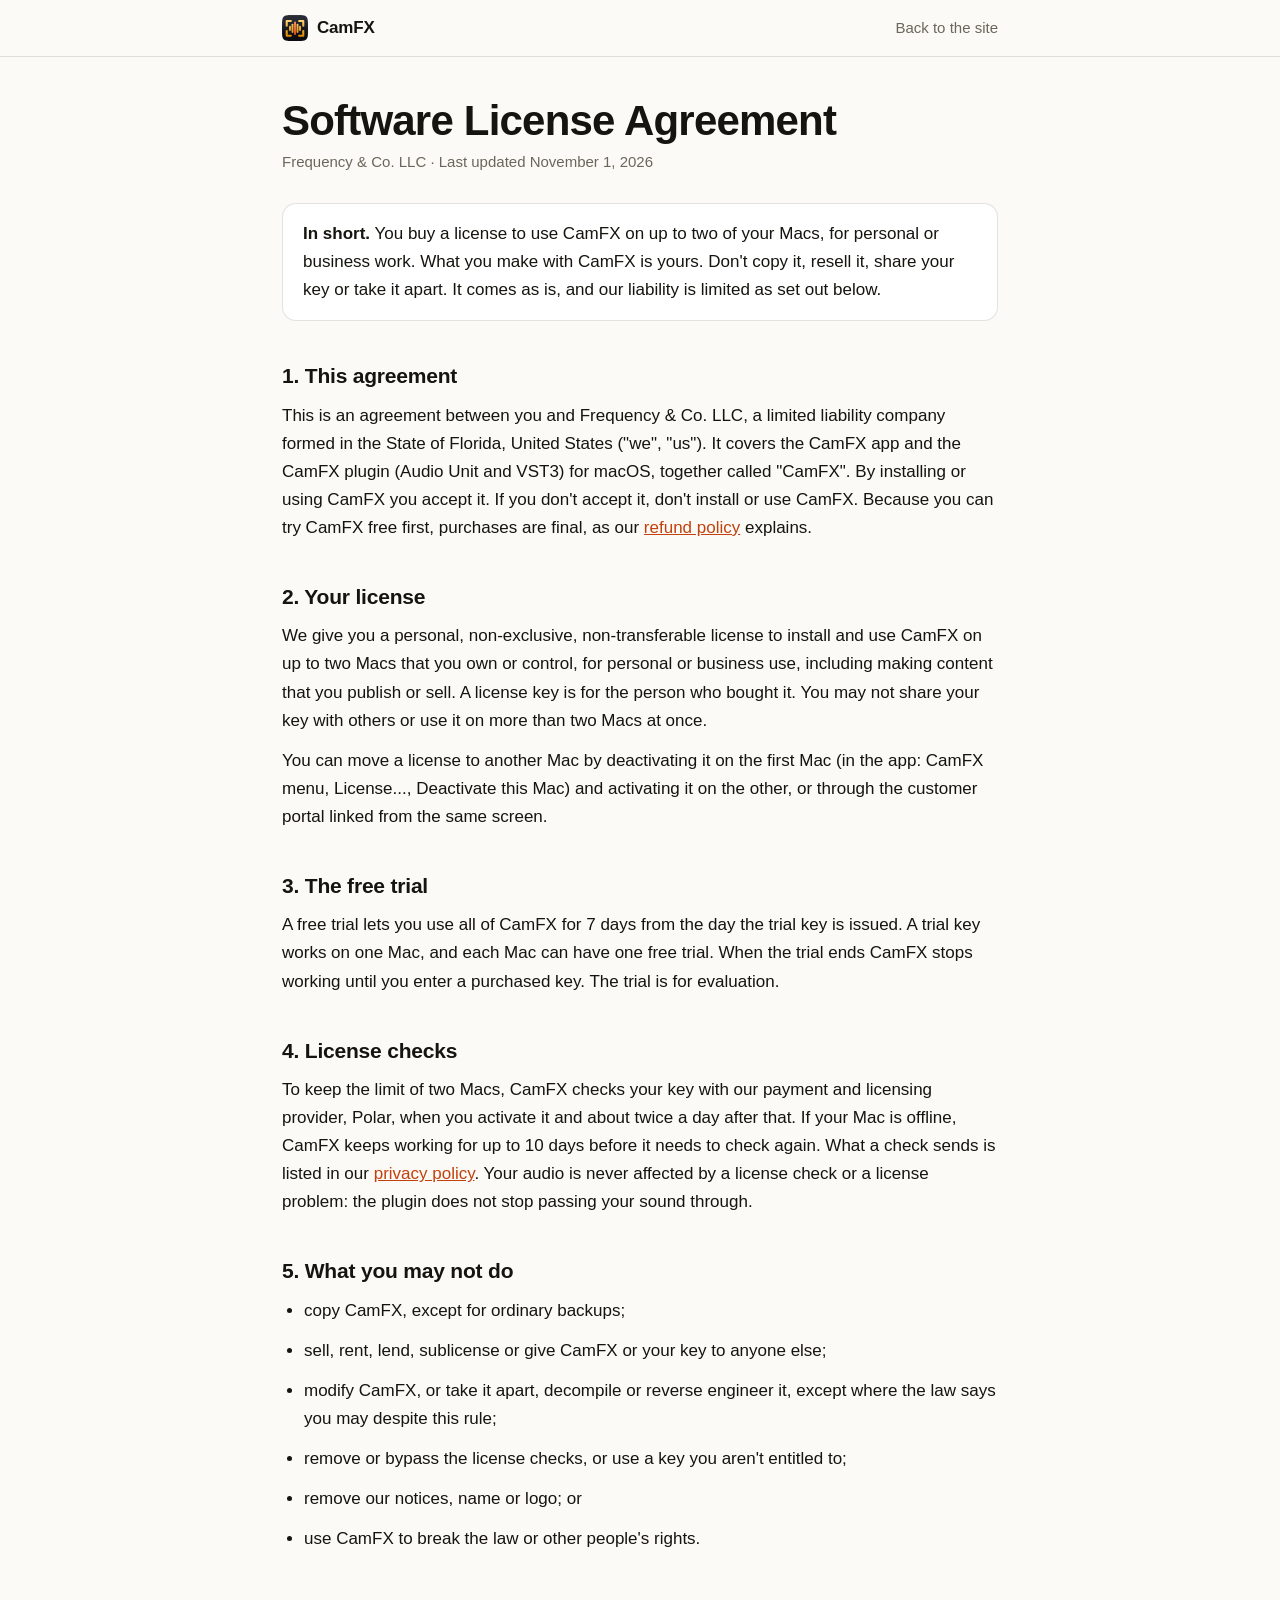
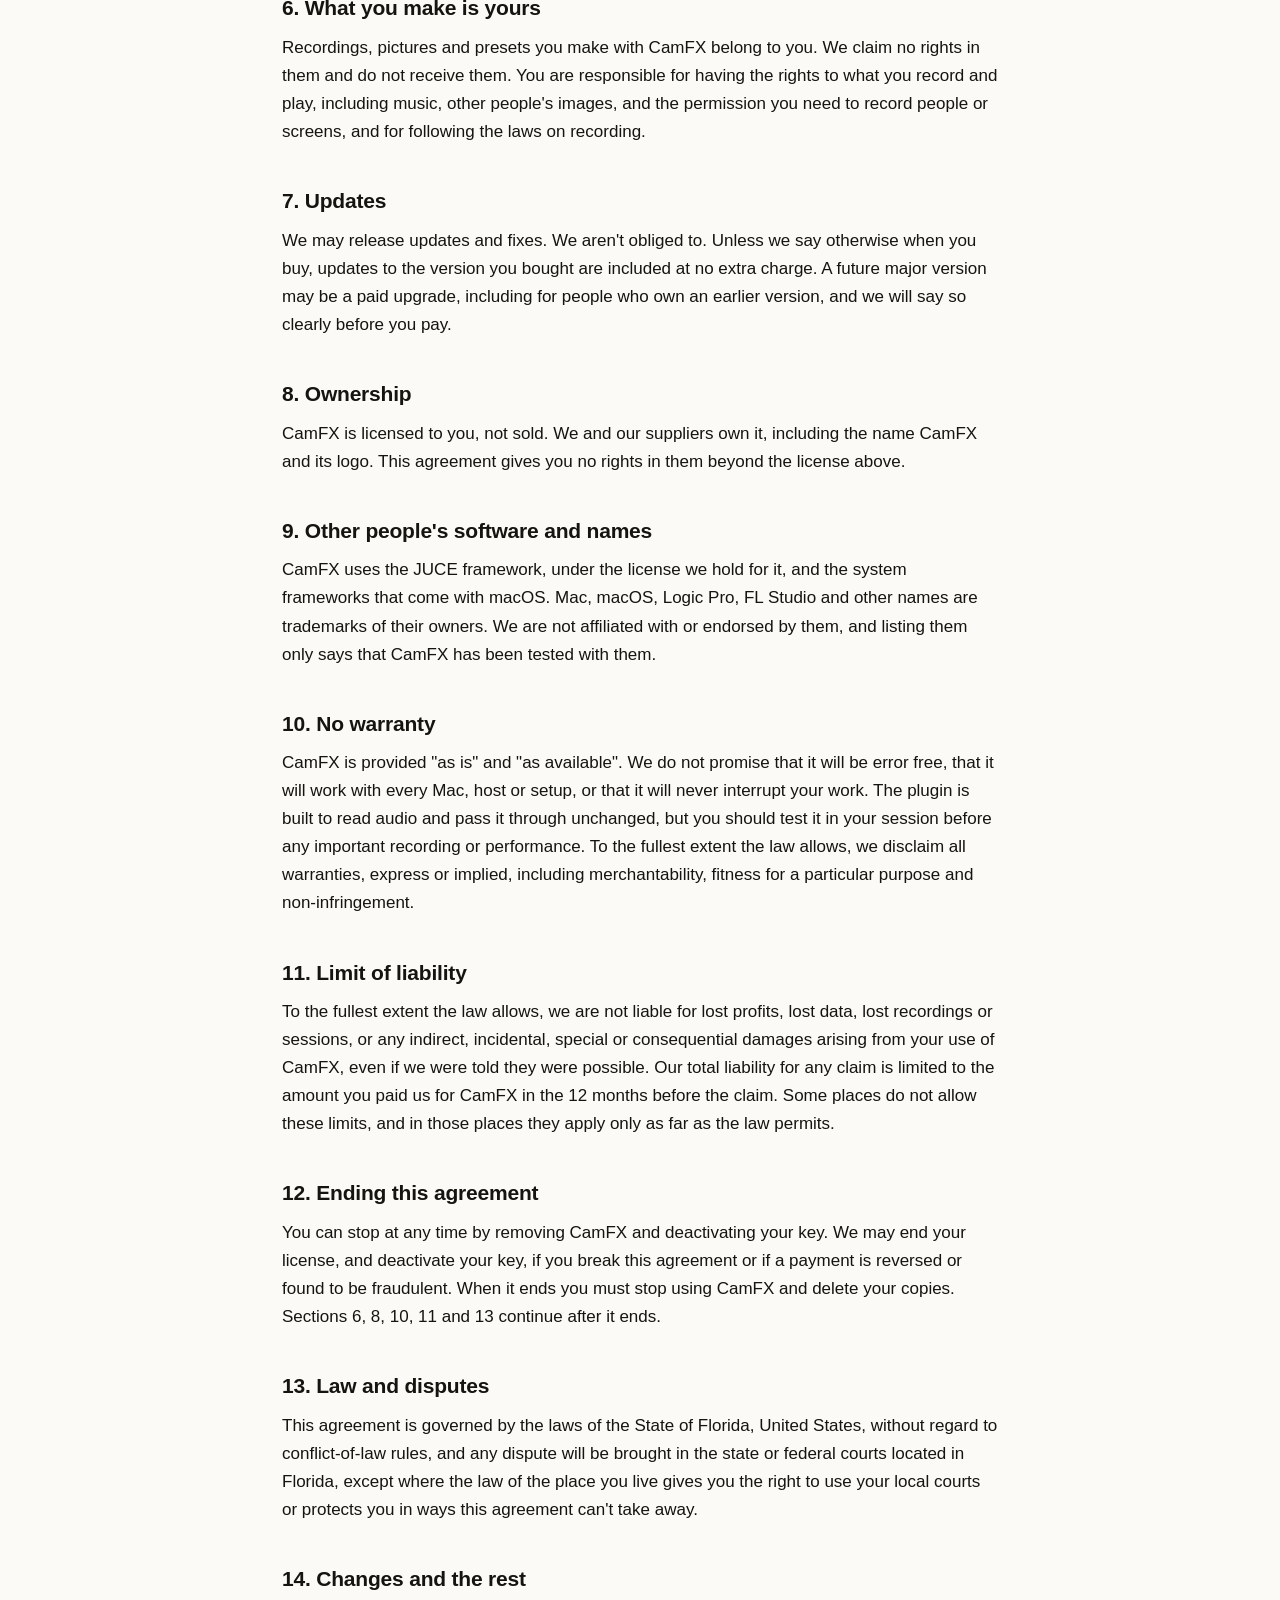
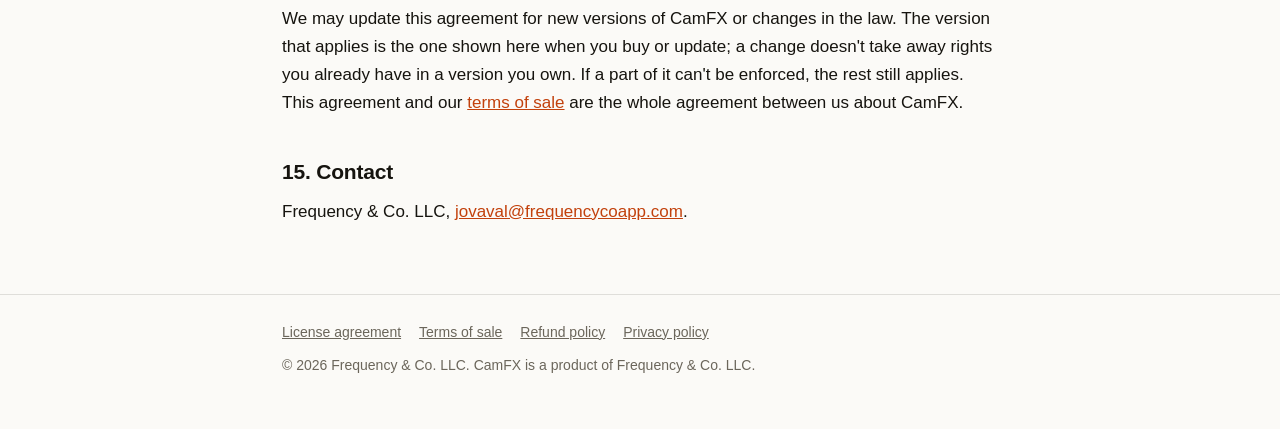
==== eula.html @ bd47ff18 "Add files via upload" ====
<!doctype html>
<html lang="en">
<head>
<meta charset="utf-8">
<meta name="viewport" content="width=device-width, initial-scale=1">
<title>Software License Agreement | CamFX by Frequency &amp; Co.</title>
<meta name="robots" content="index,follow">
<link rel="icon" href="favicon.svg" type="image/svg+xml">
<link rel="icon" href="favicon.ico" sizes="any">
<link rel="apple-touch-icon" href="apple-touch-icon.png">
<link rel="stylesheet" href="legal.css">
</head>
<body>
<header class="bar"><div class="in"><a class="logo" href="./"><img src="favicon.svg" alt="" width="26" height="26">CamFX</a><a class="back" href="./">Back to the site</a></div></header>
<main>

<h1>Software License Agreement</h1>
<p class="meta">Frequency &amp; Co. LLC &middot; Last updated November 1, 2026</p>

<div class="summary"><p><b>In short.</b> You buy a license to use CamFX on up to two of your Macs, for personal or business work. What you make with CamFX is yours. Don't copy it, resell it, share your key or take it apart. It comes as is, and our liability is limited as set out below.</p></div>

<h2>1. This agreement</h2>
<p>This is an agreement between you and Frequency &amp; Co. LLC, a limited liability company formed in the State of Florida, United States ("we", "us"). It covers the CamFX app and the CamFX plugin (Audio Unit and VST3) for macOS, together called "CamFX". By installing or using CamFX you accept it. If you don't accept it, don't install or use CamFX. Because you can try CamFX free first, purchases are final, as our <a href="refund.html">refund policy</a> explains.</p>

<h2>2. Your license</h2>
<p>We give you a personal, non-exclusive, non-transferable license to install and use CamFX on up to two Macs that you own or control, for personal or business use, including making content that you publish or sell. A license key is for the person who bought it. You may not share your key with others or use it on more than two Macs at once.</p>
<p>You can move a license to another Mac by deactivating it on the first Mac (in the app: CamFX menu, License..., Deactivate this Mac) and activating it on the other, or through the customer portal linked from the same screen.</p>

<h2>3. The free trial</h2>
<p>A free trial lets you use all of CamFX for 7 days from the day the trial key is issued. A trial key works on one Mac, and each Mac can have one free trial. When the trial ends CamFX stops working until you enter a purchased key. The trial is for evaluation.</p>

<h2>4. License checks</h2>
<p>To keep the limit of two Macs, CamFX checks your key with our payment and licensing provider, Polar, when you activate it and about twice a day after that. If your Mac is offline, CamFX keeps working for up to 10 days before it needs to check again. What a check sends is listed in our <a href="privacy.html">privacy policy</a>. Your audio is never affected by a license check or a license problem: the plugin does not stop passing your sound through.</p>

<h2>5. What you may not do</h2>
<ul>
<li>copy CamFX, except for ordinary backups;</li>
<li>sell, rent, lend, sublicense or give CamFX or your key to anyone else;</li>
<li>modify CamFX, or take it apart, decompile or reverse engineer it, except where the law says you may despite this rule;</li>
<li>remove or bypass the license checks, or use a key you aren't entitled to;</li>
<li>remove our notices, name or logo; or</li>
<li>use CamFX to break the law or other people's rights.</li>
</ul>

<h2>6. What you make is yours</h2>
<p>Recordings, pictures and presets you make with CamFX belong to you. We claim no rights in them and do not receive them. You are responsible for having the rights to what you record and play, including music, other people's images, and the permission you need to record people or screens, and for following the laws on recording.</p>

<h2>7. Updates</h2>
<p>We may release updates and fixes. We aren't obliged to. Unless we say otherwise when you buy, updates to the version you bought are included at no extra charge. A future major version may be a paid upgrade, including for people who own an earlier version, and we will say so clearly before you pay.</p>

<h2>8. Ownership</h2>
<p>CamFX is licensed to you, not sold. We and our suppliers own it, including the name CamFX and its logo. This agreement gives you no rights in them beyond the license above.</p>

<h2>9. Other people's software and names</h2>
<p>CamFX uses the JUCE framework, under the license we hold for it, and the system frameworks that come with macOS. Mac, macOS, Logic Pro, FL Studio and other names are trademarks of their owners. We are not affiliated with or endorsed by them, and listing them only says that CamFX has been tested with them.</p>

<h2>10. No warranty</h2>
<p>CamFX is provided "as is" and "as available". We do not promise that it will be error free, that it will work with every Mac, host or setup, or that it will never interrupt your work. The plugin is built to read audio and pass it through unchanged, but you should test it in your session before any important recording or performance. To the fullest extent the law allows, we disclaim all warranties, express or implied, including merchantability, fitness for a particular purpose and non-infringement.</p>

<h2>11. Limit of liability</h2>
<p>To the fullest extent the law allows, we are not liable for lost profits, lost data, lost recordings or sessions, or any indirect, incidental, special or consequential damages arising from your use of CamFX, even if we were told they were possible. Our total liability for any claim is limited to the amount you paid us for CamFX in the 12 months before the claim. Some places do not allow these limits, and in those places they apply only as far as the law permits.</p>

<h2>12. Ending this agreement</h2>
<p>You can stop at any time by removing CamFX and deactivating your key. We may end your license, and deactivate your key, if you break this agreement or if a payment is reversed or found to be fraudulent. When it ends you must stop using CamFX and delete your copies. Sections 6, 8, 10, 11 and 13 continue after it ends.</p>

<h2>13. Law and disputes</h2>
<p>This agreement is governed by the laws of the State of Florida, United States, without regard to conflict-of-law rules, and any dispute will be brought in the state or federal courts located in Florida, except where the law of the place you live gives you the right to use your local courts or protects you in ways this agreement can't take away.</p>

<h2>14. Changes and the rest</h2>
<p>We may update this agreement for new versions of CamFX or changes in the law. The version that applies is the one shown here when you buy or update; a change doesn't take away rights you already have in a version you own. If a part of it can't be enforced, the rest still applies. This agreement and our <a href="terms.html">terms of sale</a> are the whole agreement between us about CamFX.</p>

<h2>15. Contact</h2>
<p>Frequency &amp; Co. LLC, <a href="mailto:jovaval@frequencycoapp.com">jovaval@frequencycoapp.com</a>.</p>

</main>
<footer><div class="in"><div class="links"><a href="eula.html">License agreement</a><a href="terms.html">Terms of sale</a><a href="refund.html">Refund policy</a><a href="privacy.html">Privacy policy</a></div><p>&copy; 2026 Frequency &amp; Co. LLC. CamFX is a product of Frequency &amp; Co. LLC.</p></div></footer>
</body>
</html>
---- legal.css ----
:root{--bg:#fbfaf7;--text:#16140f;--muted:#6b665b;--line:rgba(22,20,15,.12);--accent:#c2410c;--card:#fff;--mark:#fff3b0}
@media (prefers-color-scheme:dark){:root{--bg:#0b0c10;--text:#f4f1ea;--muted:#9b9fa8;--line:rgba(244,241,234,.14);--accent:#f2a516;--card:#161920;--mark:#5a4a00}}
*{box-sizing:border-box}
body{margin:0;background:var(--bg);color:var(--text);font:17px/1.65 -apple-system,BlinkMacSystemFont,"SF Pro Text","Helvetica Neue",Arial,sans-serif;-webkit-font-smoothing:antialiased}
a{color:var(--accent)}
header.bar{border-bottom:1px solid var(--line)}
header.bar .in,main,footer .in{max-width:760px;margin:0 auto;padding:0 22px}
header.bar .in{display:flex;align-items:center;justify-content:space-between;height:56px}
.logo{display:inline-flex;align-items:center;gap:9px;font-weight:650;text-decoration:none;color:var(--text);letter-spacing:-.2px}
.logo img{width:26px;height:26px;display:block}
header.bar a.back{color:var(--muted);text-decoration:none;font-size:15px}
main{padding-top:40px;padding-bottom:56px}
h1{font-size:clamp(30px,5vw,42px);line-height:1.12;letter-spacing:-.8px;margin:0 0 6px}
h2{font-size:21px;margin:38px 0 8px;letter-spacing:-.2px}
p,li{margin:0 0 12px}
ul{padding-left:22px;margin:0 0 12px}
.meta{color:var(--muted);font-size:15px;margin-bottom:28px}
.summary{background:var(--card);border:1px solid var(--line);border-radius:14px;padding:16px 20px;margin:0 0 26px}
.summary p:last-child,.summary ul:last-child{margin-bottom:0}
.draft{background:#ffe1d6;color:#5b1d08;border-radius:10px;padding:10px 14px;font-size:15px;margin:0 0 24px}
mark.todo{background:var(--mark);color:inherit;padding:1px 4px;border-radius:4px}
footer{border-top:1px solid var(--line);padding:26px 0 40px;color:var(--muted);font-size:14px}
footer a{color:var(--muted)}
footer .links{display:flex;flex-wrap:wrap;gap:6px 18px;margin-bottom:10px}
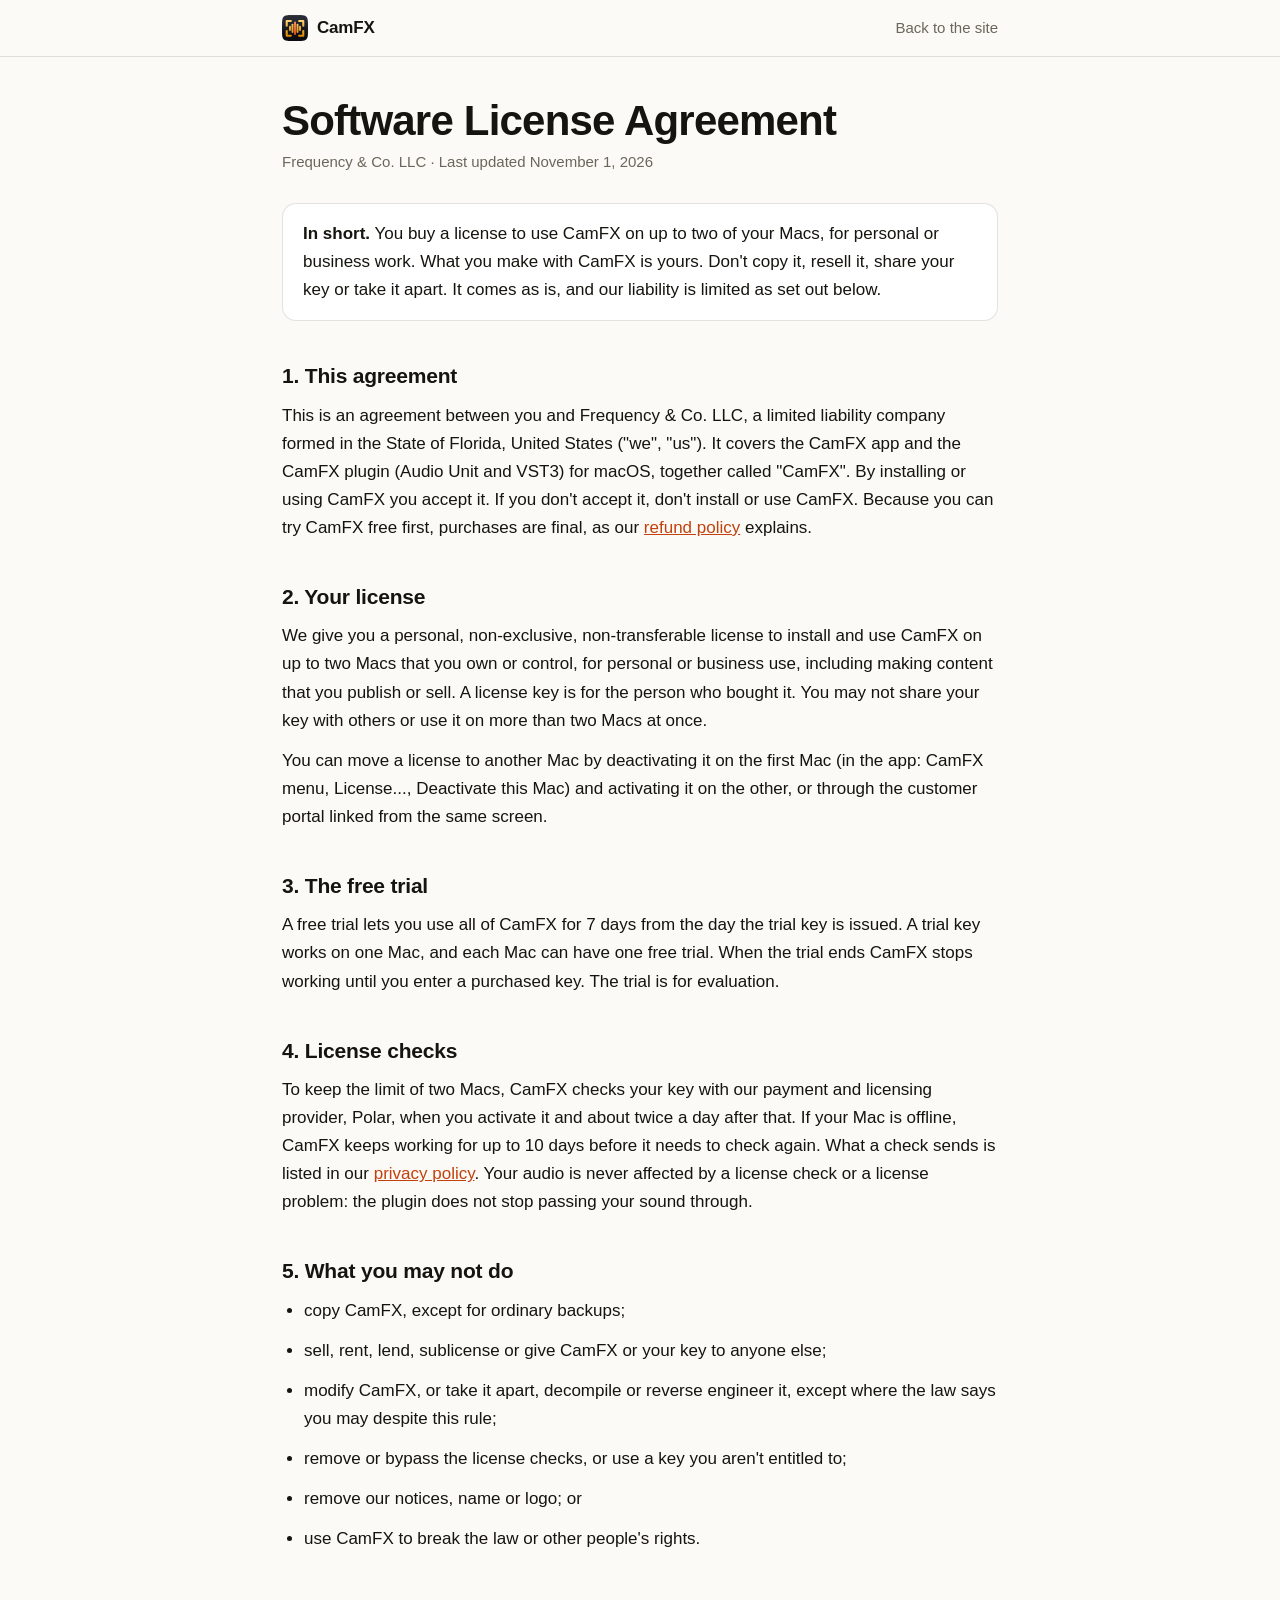
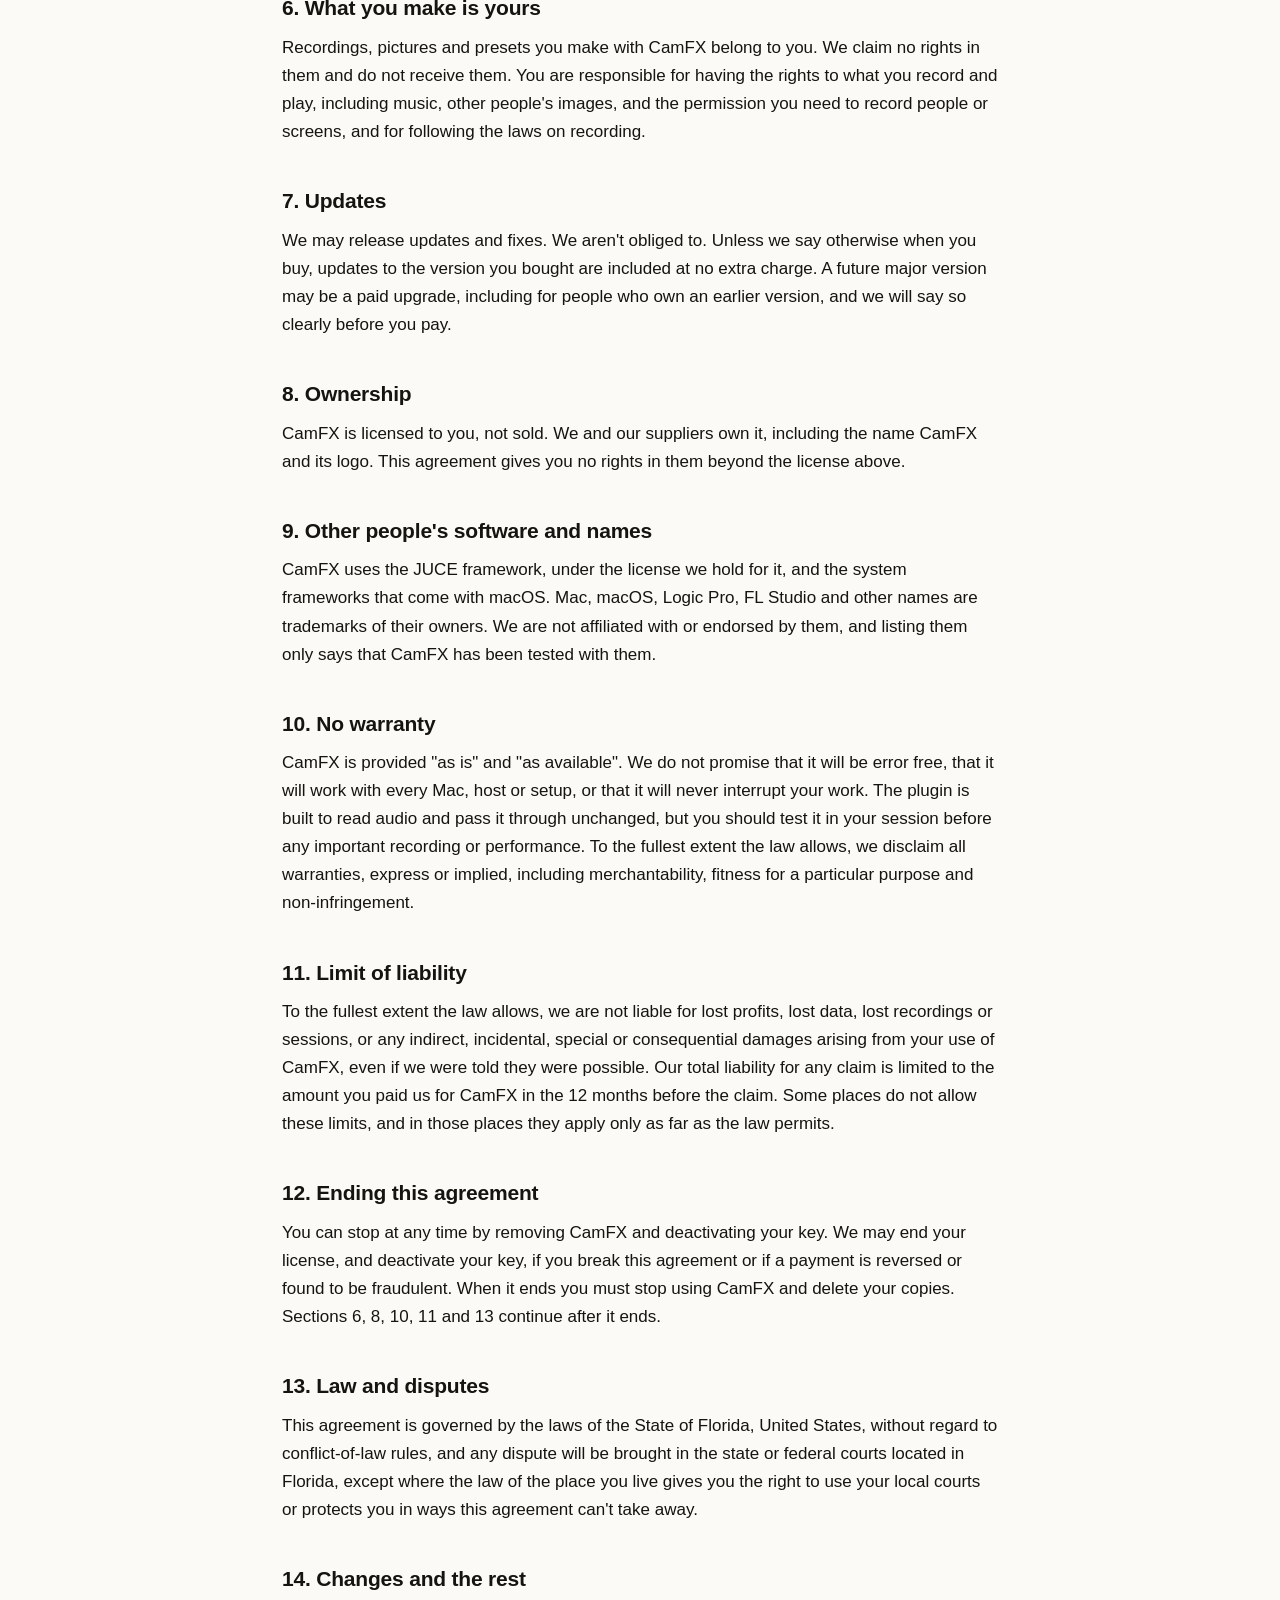
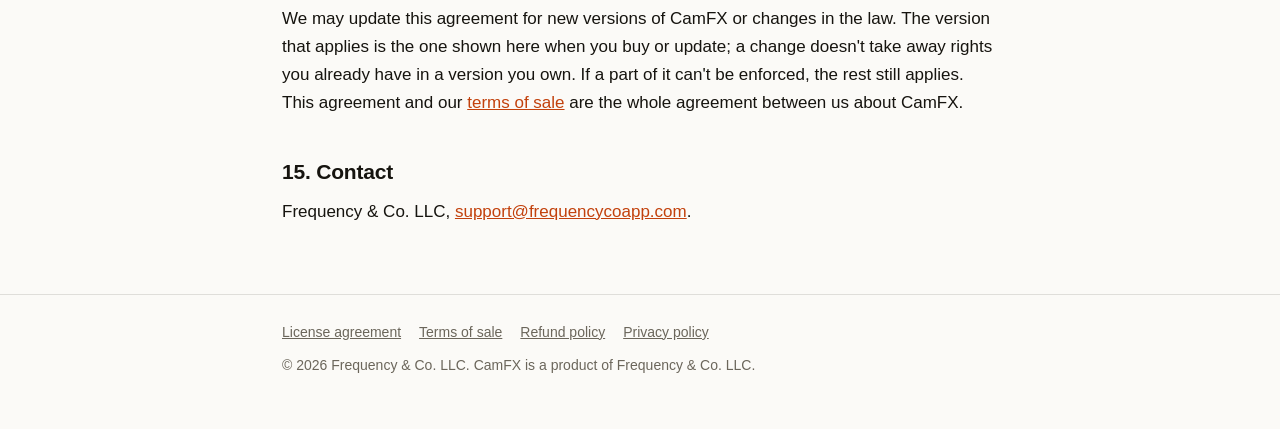
==== commit c237c72e: "Add files via upload" ====
--- a/eula.html
+++ b/eula.html
@@ -70,7 +70,7 @@
 <p>We may update this agreement for new versions of CamFX or changes in the law. The version that applies is the one shown here when you buy or update; a change doesn't take away rights you already have in a version you own. If a part of it can't be enforced, the rest still applies. This agreement and our <a href="terms.html">terms of sale</a> are the whole agreement between us about CamFX.</p>
 
 <h2>15. Contact</h2>
-<p>Frequency &amp; Co. LLC, <a href="mailto:jovaval@frequencycoapp.com">jovaval@frequencycoapp.com</a>.</p>
+<p>Frequency &amp; Co. LLC, <a href="mailto:support@frequencycoapp.com">support@frequencycoapp.com</a>.</p>
 
 </main>
 <footer><div class="in"><div class="links"><a href="eula.html">License agreement</a><a href="terms.html">Terms of sale</a><a href="refund.html">Refund policy</a><a href="privacy.html">Privacy policy</a></div><p>&copy; 2026 Frequency &amp; Co. LLC. CamFX is a product of Frequency &amp; Co. LLC.</p></div></footer>
